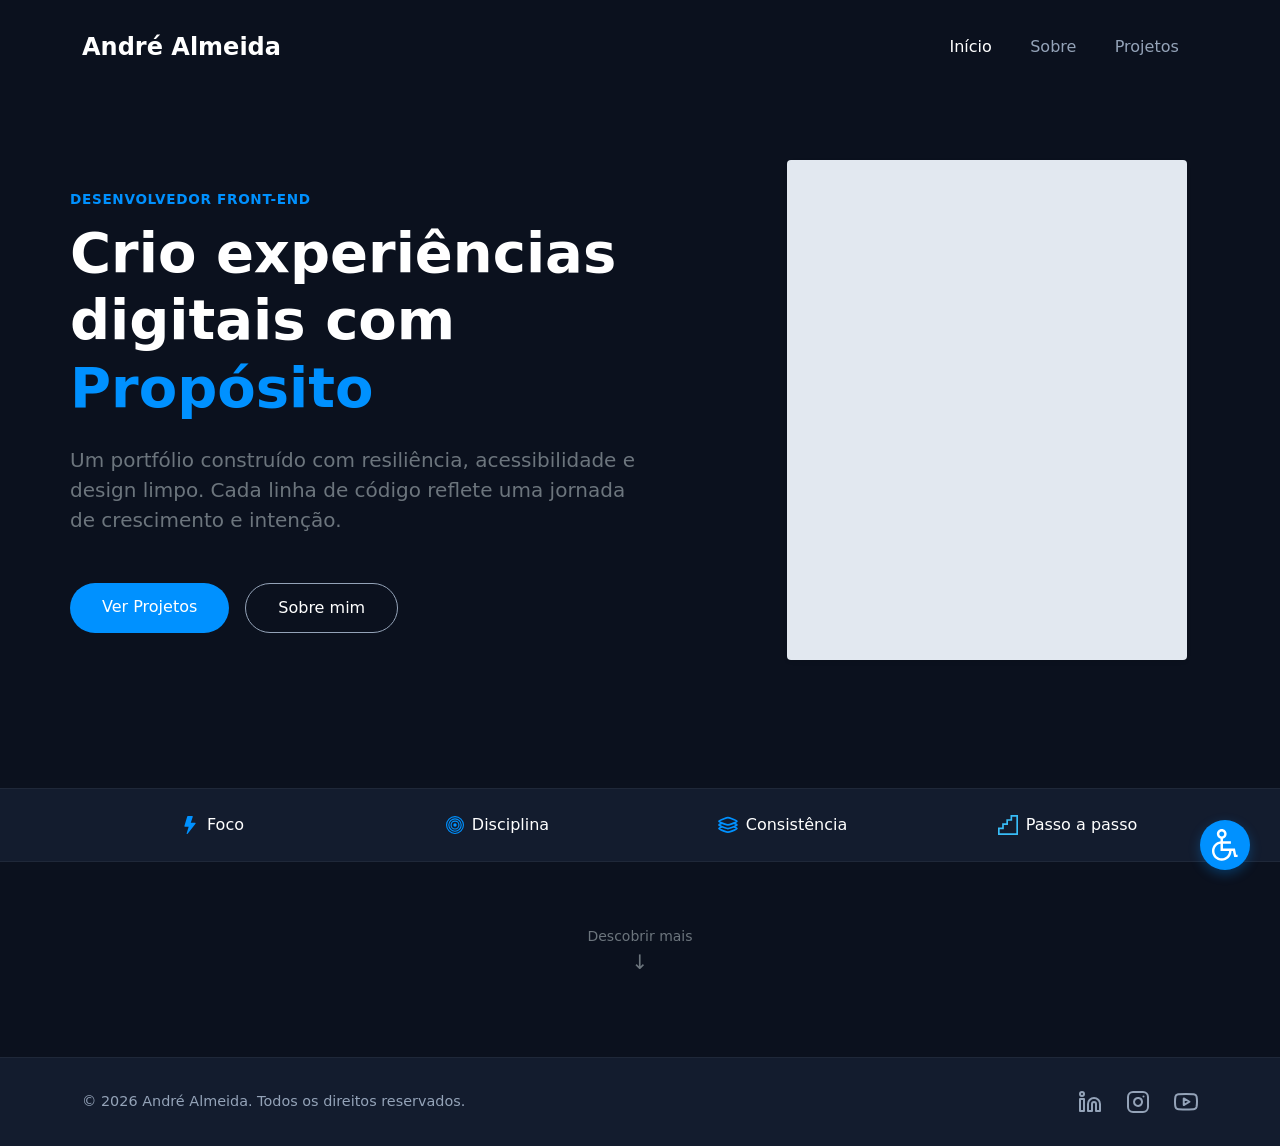
==== index.html @ 799956e7 "1 commit" ====
<!DOCTYPE html>
<html lang="pt-PT">
<head>
    <meta charset="UTF-8">
    <meta name="viewport" content="width=device-width, initial-scale=1.0">
    <title>André Almeida - Início</title>
    <link href="https://cdn.jsdelivr.net/npm/bootstrap@5.3.3/dist/css/bootstrap.min.css" rel="stylesheet">
    <link rel="stylesheet" href="style.css">
</head>
<body>

    <!-- Navbar -->
    <nav class="navbar navbar-expand-lg navbar-custom fixed-top">
        <div class="container">
            <a class="navbar-brand" href="index.html">André Almeida</a>
            <button class="navbar-toggler navbar-dark" type="button" data-bs-toggle="collapse" data-bs-target="#navbarNav">
                <span class="navbar-toggler-icon"></span>
            </button>
            <div class="collapse navbar-collapse justify-content-end" id="navbarNav">
                <ul class="navbar-nav">
                    <li class="nav-item"><a class="nav-link active" href="index.html">Início</a></li>
                    <li class="nav-item"><a class="nav-link " href="sobre.html">Sobre</a></li>
                    <li class="nav-item"><a class="nav-link " href="projetos.html">Projetos</a></li>
                </ul>
            </div>
        </div>
    </nav>


    <!-- Hero Section -->
    <section class="container hero-section">
        <div class="row align-items-center g-5">
            <div class="col-md-7">
                <span class="subtitle-tag">Desenvolvedor Front-End</span>
                <h1 class="hero-title mt-2 mb-4">Crio experiências digitais com <span class="text-accent">Propósito</span></h1>
                <p class="text-secondary fs-5 mb-5" style="max-width: 580px;">
                    Um portfólio construído com resiliência, acessibilidade e design limpo. Cada linha de código reflete uma jornada de crescimento e intenção.
                </p>
                <div class="d-flex gap-3">
                    <a href="projetos.html" class="btn btn-pill-filled text-decoration-none text-center">Ver Projetos</a>
                    <a href="sobre.html" class="btn btn-pill-outline text-decoration-none text-center">Sobre mim</a>
                </div>
            </div>
            <div class="col-md-5 text-center">
                <!-- Rectângulo branco para fotografia -->
                <div class="photo-placeholder shadow-sm"></div>
            </div>
        </div>
    </section>

    <!-- Highlights Bar -->
    <div class="highlight-bar mt-5">
        <div class="container">
            <div class="row text-center gy-3">
                <div class="col-6 col-md-3 highlight-item">
                    <svg class="text-accent" xmlns="http://www.w3.org/2000/svg" width="18" height="18" fill="currentColor" viewBox="0 0 16 16">
                        <path d="M5.52.359A.5.5 0 0 1 6 0h4a.5.5 0 0 1 .474.658L8.694 6H12.5a.5.5 0 0 1 .395.807l-7 9a.5.5 0 0 1-.873-.454L6.823 9.5H3.5a.5.5 0 0 1-.48-.641z"/>
                    </svg>
                    <span>Foco</span>
                </div>
                <div class="col-6 col-md-3 highlight-item">
                    <svg class="text-accent" xmlns="http://www.w3.org/2000/svg" width="18" height="18" fill="currentColor" viewBox="0 0 16 16">
                        <path d="M8 15A7 7 0 1 1 8 1a7 7 0 0 1 0 14m0 1A8 8 0 1 0 8 0a8 8 0 0 0 0 16"/>
                        <path d="M8 13A5 5 0 1 1 8 3a5 5 0 0 1 0 10m0 1a6 6 0 1 0 0-12 6 6 0 0 0 0 12"/>
                        <path d="M8 11a3 3 0 1 1 0-6 3 3 0 0 1 0 6m0 1a4 4 0 1 0 0-8 4 4 0 0 0 0 8"/>
                        <path d="M9.5 8a1.5 1.5 0 1 1-3 0 1.5 1.5 0 0 1 3 0"/>
                    </svg>
                    <span>Disciplina</span>
                </div>
                <div class="col-6 col-md-3 highlight-item">
                    <svg class="text-accent" width="20" height="20" viewBox="0 0 44 36" fill="none" xmlns="http://www.w3.org/2000/svg">
    <path d="M7.83266 13.2452C3.86088 11.6565 1.875 10.8621 1.875 9.875C1.875 8.8879 3.86088 8.09354 7.83266 6.50484L13.4496 4.25806C17.4214 2.66936 19.4072 1.875 21.875 1.875C24.3428 1.875 26.3286 2.66936 30.3004 4.25806L35.9174 6.50484C39.8892 8.09354 41.875 8.8879 41.875 9.875C41.875 10.8621 39.8892 11.6565 35.9174 13.2452L30.3004 15.492C26.3286 17.0806 24.3428 17.875 21.875 17.875C19.4072 17.875 17.4214 17.0806 13.4496 15.492L7.83266 13.2452Z" stroke="currentColor" stroke-width="3.75"/>
    <path d="M9.40726 13.875L7.83266 14.5048C3.86088 16.0936 1.875 16.888 1.875 17.875C1.875 18.862 3.86088 19.6564 7.83266 21.2452L13.4496 23.492C17.4214 25.0806 19.4072 25.875 21.875 25.875C24.3428 25.875 26.3286 25.0806 30.3004 23.492L35.9174 21.2452C39.8892 19.6564 41.875 18.862 41.875 17.875C41.875 16.888 39.8892 16.0936 35.9174 14.5048L34.3428 13.875" stroke="currentColor" stroke-width="3.75"/>
    <path d="M9.40726 21.875L7.83266 22.5048C3.86088 24.0936 1.875 24.888 1.875 25.875C1.875 26.862 3.86088 27.6564 7.83266 29.2452L13.4496 31.492C17.4214 33.0806 19.4072 33.875 21.875 33.875C24.3428 33.875 26.3286 33.0806 30.3004 31.492L35.9174 29.2452C39.8892 27.6564 41.875 26.862 41.875 25.875C41.875 24.888 39.8892 24.0936 35.9174 22.5048L34.3428 21.875" stroke="currentColor" stroke-width="3.75"/>
</svg>
                    <span>Consistência</span>
                </div>
                <div class="col-6 col-md-3 highlight-item">
                    <svg class="text-accent" xmlns="http://www.w3.org/2000/svg" width="20" height="20" viewBox="0 0 33 33" fill="none">

<path d="M33 33H0V20.625H6.875V13.75H13.75V6.875H20.625V0H33V33ZM2.75 30.25H30.25V2.75H23.375V9.625H16.5V16.5H9.625V23.375H2.75V30.25Z" fill="#38BDF8"/>

</svg>
                    <span>Passo a passo</span>
                </div>
            </div>
        </div>
    </div>

    <!-- Discover More Anchor -->
    <div class="text-center my-5 pt-3">
        <a href="sobre.html" class="text-decoration-none text-secondary small d-block">
            Descobrir mais <br>
            <span class="fs-5">↓</span>
        </a>
    </div>


    <!-- Floating Accessibility Widget -->
    <div class="accessibility-widget" title="Acessibilidade">
    <svg width="26" height="32" viewBox="0 0 40 49" fill="none" xmlns="http://www.w3.org/2000/svg">
        <path fill-rule="evenodd" clip-rule="evenodd" d="M18.75 7.5C18.75 9.57108 17.071 11.25 15 11.25C12.9289 11.25 11.25 9.57108 11.25 7.5C11.25 5.42893 12.9289 3.75 15 3.75C17.071 3.75 18.75 5.42893 18.75 7.5ZM22.5 7.5C22.5 10.9947 20.1098 13.9311 16.875 14.7637V18.75H29.0625V22.5H16.875V30H35.2873L37.1623 39.375H39.375V43.125H34.0877L32.2127 33.75H30C30 42.0342 23.2843 48.75 15 48.75C6.71572 48.75 0 42.0342 0 33.75C0 26.1007 5.72568 19.7887 13.125 18.8661V14.7637C9.8902 13.9311 7.5 10.9947 7.5 7.5C7.5 3.35788 10.8579 0 15 0C19.1423 0 22.5 3.35788 22.5 7.5ZM13.125 33.75H26.25C26.25 39.9632 21.2132 45 15 45C8.7868 45 3.75 39.9632 3.75 33.75C3.75 28.1758 7.80428 23.5482 13.125 22.6555V33.75Z" fill="currentColor"/>
    </svg>
</div>

    <div class="accessibility-modal" id="accessibilityModal">
    <div class="accessibility-modal-content">
        <div class="d-flex justify-content-between align-items-center mb-4">
            <h3 class="m-0 h4 text-white">Acessibilidade</h3>
            <button class="close-modal-btn" id="closeAccessibility" aria-label="Fechar painel">&times;</button>
        </div>
        
        <div class="mb-4">
            <label class="d-block mb-2 ">Tamanho da fonte: <span id="fontSizeDisplay" class="text-white fw-bold">100%</span></label>
            <div class="d-flex align-items-center gap-3">
                <button class="btn-zoom" id="decreaseFont" aria-label="Diminuir fonte">&minus;</button>
                <input type="range" class="font-slider" id="fontSlider" min="75" max="150" step="5" value="100">
                <button class="btn-zoom" id="increaseFont" aria-label="Aumentar fonte">&plus;</button>
            </div>
        </div>
        
        <button class="btn-reset-accessibility w-100" id="resetAccessibility">Repor Predefinição</button>
    </div>
</div>

    <footer class="custom-footer">
    <div class="container d-flex flex-column flex-md-row justify-content-between align-items-center gap-3">
        <p class="m-0 text-muted-footer">&copy; 2026 André Almeida. Todos os direitos reservados.</p>
        
        <div class="d-flex gap-4 footer-social-links">
            <a href="https://www.linkedin.com/in/andré-almeida-8872b8412/" target="_blank" rel="noopener noreferrer" aria-label="LinkedIn">
                <svg xmlns="http://www.w3.org/2000/svg" width="24" height="24" viewBox="0 0 24 24" fill="none" stroke="currentColor" stroke-width="2" stroke-linecap="round" stroke-linejoin="round"><path d="M16 8a6 6 0 0 1 6 6v7h-4v-7a2 2 0 0 0-2-2 2 2 0 0 0-2 2v7h-4v-7a6 6 0 0 1 6-6z"></path><rect x="2" y="9" width="4" height="12"></rect><circle cx="4" cy="4" r="2"></circle></svg>
            </a>

            <a href="https://www.instagram.com/_andre_almeida_17/" target="_blank" rel="noopener noreferrer" aria-label="Instagram">
                <svg xmlns="http://www.w3.org/2000/svg" width="24" height="24" viewBox="0 0 24 24" fill="none" stroke="currentColor" stroke-width="2" stroke-linecap="round" stroke-linejoin="round"><rect x="2" y="2" width="20" height="20" rx="5" ry="5"></rect><path d="M16 11.37A4 4 0 1 1 12.63 8 4 4 0 0 1 16 11.37z"></path><line x1="17.5" y1="6.5" x2="17.51" y2="6.5"></line></svg>
            </a>

            <a href="https://www.youtube.com/@UAprojetos-pk5ny" target="_blank" rel="noopener noreferrer" aria-label="YouTube">
                <svg xmlns="http://www.w3.org/2000/svg" width="24" height="24" viewBox="0 0 24 24" fill="none" stroke="currentColor" stroke-width="2" stroke-linecap="round" stroke-linejoin="round"><path d="M22.54 6.42a2.78 2.78 0 0 0-1.94-2C18.88 4 12 4 12 4s-6.88 0-8.6.46a2.78 2.78 0 0 0-1.94 2A29 29 0 0 0 1 11.75a29 29 0 0 0 .46 5.33A2.78 2.78 0 0 0 3.4 19c1.72.46 8.6.46 8.6.46s6.88 0 8.6-.46a2.78 2.78 0 0 0 1.94-2 29 29 0 0 0 .46-5.25 29 29 0 0 0-.46-5.33z"></path><polygon points="9.75 15.02 15.5 11.75 9.75 8.48 9.75 15.02"></polygon></svg>
            </a>
        </div>
    </div>
</footer>

    <script src="https://cdn.jsdelivr.net/npm/bootstrap@5.3.3/dist/js/bootstrap.bundle.min.js"></script>
    <script src="accessibility.js"></script>
</body>
</html>
---- style.css ----
:root {
    --bg-primary: #0b111e;
    --bg-secondary: #131c2e;
    --accent-blue: #0091ff;
    --text-main: #ffffff;
    --text-muted: #94a3b8;
    --card-bg: #162238;
}

body {
    background-color: var(--bg-primary);
    color: var(--text-main);
    font-family: 'Inter', system-ui, -apple-system, sans-serif;
    overflow-x: hidden;
    min-height: 100vh;
    /* Ajustado para 80px para dar o respiro correto com a navbar fixa */
    padding-top: 80px; 
}

/* Custom Navbar */
.navbar-custom {
    background-color: var(--bg-primary);
    padding: 1.5rem 0;
}
.navbar-custom .navbar-brand {
    color: var(--text-main);
    font-weight: 700;
    font-size: 1.5rem;
}
.navbar-custom .nav-link {
    color: var(--text-muted);
    font-weight: 500;
    padding: 0.5rem 1.2rem !important;
    transition: color 0.3s ease;
}
.navbar-custom .nav-link:hover, 
.navbar-custom .nav-link.active {
    color: var(--text-main);
}

/* Floating Accessibility Widget */
.accessibility-widget {
    position: fixed;
    bottom: 30px;
    right: 30px;
    z-index: 9999;
    background-color: var(--accent-blue);
    width: 50px;
    height: 50px;
    border-radius: 50%;
    display: flex;
    align-items: center;
    justify-content: center;
    color: white;
    box-shadow: 0 4px 12px rgba(0, 145, 255, 0.3);
    cursor: pointer;
    transition: transform 0.2s ease;
}
.accessibility-widget:hover {
    transform: scale(1.05);
}

/* Utility Layouts */
.text-accent {
    color: var(--accent-blue) !important;
}
.subtitle-tag {
    font-size: 0.85rem;
    font-weight: 700;
    letter-spacing: 0.05em;
    color: var(--accent-blue);
    text-transform: uppercase;
}

/* Home Page specific styles */
.hero-section {
    padding: 5rem 0;
}
.hero-title {
    font-size: 3.5rem;
    font-weight: 800;
    line-height: 1.2;
}
.photo-placeholder {
    background-color: #e2e8f0;
    aspect-ratio: 4 / 5;
    border-radius: 4px;
    width: 100%;
    max-width: 400px;
    margin: 0 auto;
}
.btn-pill-filled {
    background-color: var(--accent-blue);
    color: white;
    border-radius: 50px;
    padding: 0.75rem 2rem;
    font-weight: 500;
    border: none;
    transition: background-color 0.3s ease;
}
.btn-pill-filled:hover {
    background-color: #0077dd;
    color: white;
}
.btn-pill-outline {
    background-color: transparent;
    color: var(--text-main);
    border: 1px solid var(--text-muted);
    border-radius: 50px;
    padding: 0.75rem 2rem;
    font-weight: 500;
    transition: all 0.3s ease;
}
.btn-pill-outline:hover {
    border-color: var(--text-main);
    color: var(--text-main);
}
.highlight-bar {
    background-color: var(--bg-secondary);
    padding: 1.5rem 0;
    border-top: 1px solid rgba(255,255,255,0.05);
    border-bottom: 1px solid rgba(255,255,255,0.05);
}
.highlight-item {
    display: flex;
    align-items: center;
    justify-content: center;
    gap: 0.5rem;
    font-weight: 500;
}

/* Motivation, Process & Competências Cards */
.custom-card {
    background-color: var(--card-bg);
    border: 1px solid rgba(255,255,255,0.05);
    border-radius: 8px;
    padding: 2rem;
    height: 100%;
}
.custom-card h4 {
    font-size: 1.2rem;
    font-weight: 700;
    margin-bottom: 1rem;
}

/* --- Estilização dos Cards de Projetos --- */
.project-card {
    /* Cor padrão azul caso algum card não tenha cor definida no HTML */
    --project-color: var(--accent-blue); 
    
    background-color: var(--card-bg);
    border: 1px solid rgba(255, 255, 255, 0.08);
    border-radius: 12px;
    overflow: hidden;
    height: 100%;
    transition: border-color 0.3s ease, box-shadow 0.3s ease;
}

/* Quando passas o rato no card, a borda ganha a cor personalizada do projeto */
.project-card:hover {
    border-color: var(--project-color);
    box-shadow: 0 8px 24px rgba(0, 0, 0, 0.3);
}

.project-image-container {
    background-color: rgba(255, 255, 255, 0.02);
    padding: 2rem;
    display: flex;
    align-items: center;
    justify-content: center;
    height: 240px; 
    overflow: hidden;
    border-bottom: 1px solid rgba(255, 255, 255, 0.05);
}

.project-img {
    max-height: 100%;
    max-width: 100%;
    object-fit: contain;
    transition: transform 0.4s ease;
}

.project-card:hover .project-img {
    transform: scale(1.06);
}

.project-body {
    padding: 1.5rem;
}

/* Os retângulos das tecnologias */
.project-tag {
    display: inline-block;
    background-color: rgba(255, 255, 255, 0.05);
    color: var(--text-muted);
    font-size: 0.78rem;
    font-weight: 600;
    padding: 4px 12px;
    border-radius: 6px;
    border: 1px solid rgba(255, 255, 255, 0.08);
    transition: all 0.2s ease;
}

/* No hover, as tags de tecnologia também acendem com a cor do projeto */
.project-card:hover .project-tag {
    border-color: var(--project-color);
    color: #ffffff;
    background-color: rgba(255, 255, 255, 0.08);
}

/* --- Painel / Modal de Acessibilidade --- */
.accessibility-modal {
    position: fixed;
    bottom: 95px;
    right: 30px;
    width: 320px;
    background-color: var(--bg-secondary);
    border: 1px solid rgba(255, 255, 255, 0.1);
    border-radius: 12px;
    box-shadow: 0 10px 25px rgba(0, 0, 0, 0.5);
    z-index: 10000;
    display: none;
    opacity: 0;
    transform: translateY(10px);
    transition: opacity 0.3s ease, transform 0.3s ease;
}
.accessibility-modal.show {
    display: block;
    opacity: 1;
    transform: translateY(0);
}
.accessibility-modal-content {
    padding: 1.5rem;
}
.close-modal-btn {
    background: none;
    border: none;
    color: var(--text-main);
    font-size: 1.5rem;
    cursor: pointer;
    line-height: 1;
    padding: 0;
}
.close-modal-btn:hover {
    color: var(--accent-blue);
}

/* Controlos do Slider e Botões - e + */
.btn-zoom {
    background-color: rgba(255, 255, 255, 0.05);
    border: 1px solid rgba(255, 255, 255, 0.1);
    color: var(--text-main);
    width: 36px;
    height: 36px;
    border-radius: 6px;
    font-size: 1.2rem;
    display: flex;
    align-items: center;
    justify-content: center;
    cursor: pointer;
    transition: all 0.2s ease;
}
.btn-zoom:hover {
    background-color: rgba(255, 255, 255, 0.1);
    border-color: var(--accent-blue);
}
.font-slider {
    flex-grow: 1;
    -webkit-appearance: none;
    appearance: none;
    height: 6px;
    border-radius: 3px;
    background: rgba(255, 255, 255, 0.1);
    outline: none;
}
.font-slider::-webkit-slider-thumb {
    -webkit-appearance: none;
    appearance: none;
    width: 16px;
    height: 16px;
    border-radius: 50%;
    background: var(--accent-blue);
    cursor: pointer;
}
.font-slider::-moz-range-thumb {
    width: 16px;
    height: 16px;
    border-radius: 50%;
    background: var(--accent-blue);
    cursor: pointer;
    border: none;
}

/* Botão Repor Predefinição */
.btn-reset-accessibility {
    background: transparent;
    border: 1px solid var(--text-muted);
    color: var(--text-main);
    padding: 0.6rem;
    border-radius: 6px;
    font-weight: 500;
    cursor: pointer;
    margin-top: 0.5rem;
    transition: all 0.2s ease;
}
.btn-reset-accessibility:hover {
    border-color: var(--text-main);
    background-color: rgba(255, 255, 255, 0.02);
}

/* --- Efeito de Foto "Hover" (Sobre) --- */
.photo-hover-container {
    position: relative;
    width: 100%;
    max-width: 400px;
    margin: 0 auto;
    aspect-ratio: 4 / 5;
    border-radius: 8px;
    overflow: hidden;
    cursor: pointer;
}

.photo-hover-container img {
    position: absolute;
    top: 0;
    left: 0;
    width: 100%;
    height: 100%;
    object-fit: cover;
    transition: opacity 0.6s ease;
}

.photo-main {
    z-index: 2;
    opacity: 1;
}

.photo-over {
    z-index: 1;
    opacity: 0;
}

.photo-icon {
    position: absolute;
    bottom: 15px;
    right: 15px;
    z-index: 3;
    opacity: 1;
    transition: opacity 0.6s ease;
    background: var(--bg-secondary);
    width: 56px;
    height: 56px;
    border-radius: 50%;
    display: flex;
    align-items: center;
    justify-content: center;
    border: 2px solid var(--accent-blue);
    box-shadow: 0 4px 12px rgba(0, 0, 0, 0.4);
}

.photo-icon svg {
    width: 28px !important;
    height: 28px !important;
    stroke: var(--accent-blue) !important;
    fill: none;
}

.photo-hover-container:hover .photo-main,
.photo-hover-container:hover .photo-icon {
    opacity: 0;
}

.photo-hover-container:hover .photo-over {
    opacity: 1;
}

/* --- Novo Estilo do Footer --- */
.custom-footer {
    background-color: var(--bg-secondary);
    padding: 2rem 0;
    border-top: 1px solid rgba(255, 255, 255, 0.05);
    margin-top: 5rem;
}

.text-muted-footer {
    color: var(--text-muted);
    font-size: 0.9rem;
}

.footer-social-links a {
    color: var(--text-muted);
    transition: color 0.3s ease, transform 0.2s ease;
    display: inline-block;
}

.footer-social-links a:hover {
    color: var(--accent-blue);
    transform: translateY(-3px);
}

.footer-social-links svg {
    display: block;
}
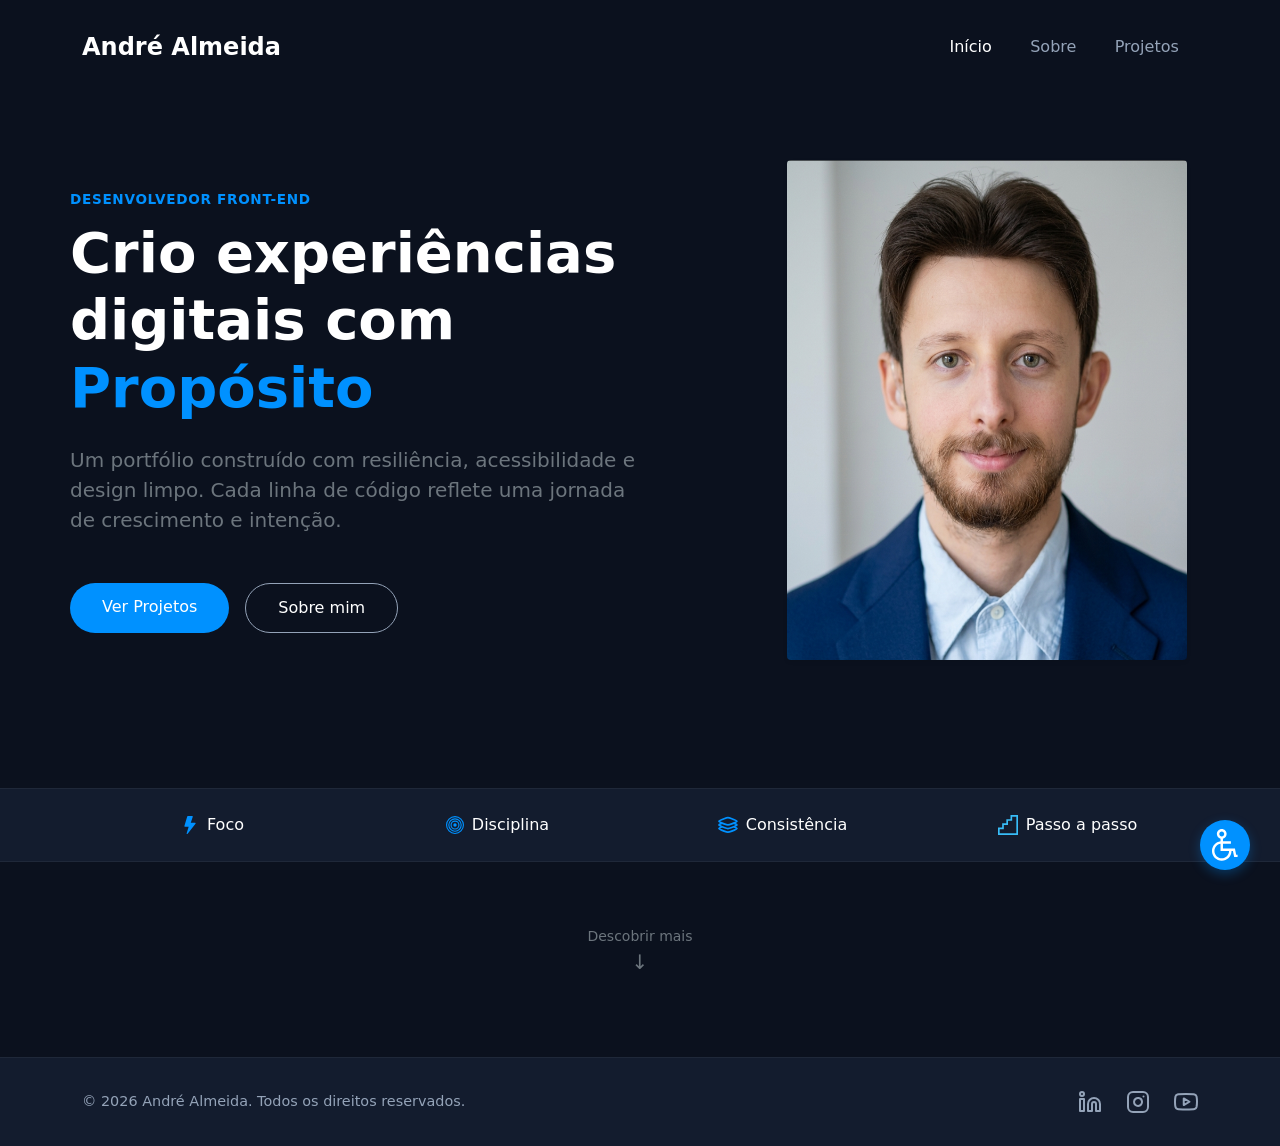
==== commit e26366cf: "foto profissional foto profissional" ====
--- a/index.html
+++ b/index.html
@@ -42,8 +42,7 @@
                 </div>
             </div>
             <div class="col-md-5 text-center">
-                <!-- Rectângulo branco para fotografia -->
-                <div class="photo-placeholder shadow-sm"></div>
+                <img src="imgs/andre-profissional.jpg" alt="André Almeida - Desenvolvedor Front-End Profissional" class="photo-placeholder shadow-sm">
             </div>
         </div>
     </section>
@@ -87,7 +86,7 @@
         </div>
     </div>
 
-    <!-- Discover More Anchor -->
+    <!-- Descobrir mais -->
     <div class="text-center my-5 pt-3">
         <a href="sobre.html" class="text-decoration-none text-secondary small d-block">
             Descobrir mais <br>
--- a/style.css
+++ b/style.css
@@ -13,7 +13,6 @@
     font-family: 'Inter', system-ui, -apple-system, sans-serif;
     overflow-x: hidden;
     min-height: 100vh;
-    /* Ajustado para 80px para dar o respiro correto com a navbar fixa */
     padding-top: 80px; 
 }
 
@@ -60,7 +59,7 @@
     transform: scale(1.05);
 }
 
-/* Utility Layouts */
+
 .text-accent {
     color: var(--accent-blue) !important;
 }
@@ -72,7 +71,7 @@
     text-transform: uppercase;
 }
 
-/* Home Page specific styles */
+/* Home Page styles */
 .hero-section {
     padding: 5rem 0;
 }
@@ -143,11 +142,9 @@
     margin-bottom: 1rem;
 }
 
-/* --- Estilização dos Cards de Projetos --- */
+/* Estilização dos Cards de Projetos */
 .project-card {
-    /* Cor padrão azul caso algum card não tenha cor definida no HTML */
     --project-color: var(--accent-blue); 
-    
     background-color: var(--card-bg);
     border: 1px solid rgba(255, 255, 255, 0.08);
     border-radius: 12px;
@@ -156,7 +153,6 @@
     transition: border-color 0.3s ease, box-shadow 0.3s ease;
 }
 
-/* Quando passas o rato no card, a borda ganha a cor personalizada do projeto */
 .project-card:hover {
     border-color: var(--project-color);
     box-shadow: 0 8px 24px rgba(0, 0, 0, 0.3);
@@ -201,7 +197,6 @@
     transition: all 0.2s ease;
 }
 
-/* No hover, as tags de tecnologia também acendem com a cor do projeto */
 .project-card:hover .project-tag {
     border-color: var(--project-color);
     color: #ffffff;
@@ -308,7 +303,7 @@
     background-color: rgba(255, 255, 255, 0.02);
 }
 
-/* --- Efeito de Foto "Hover" (Sobre) --- */
+/* Efeito de Foto "Hover" (Sobre) */
 .photo-hover-container {
     position: relative;
     width: 100%;
@@ -374,7 +369,7 @@
     opacity: 1;
 }
 
-/* --- Novo Estilo do Footer --- */
+/* Estilo do Footer */
 .custom-footer {
     background-color: var(--bg-secondary);
     padding: 2rem 0;
@@ -400,4 +395,112 @@
 
 .footer-social-links svg {
     display: block;
+}
+
+/* Definições dos Keyframes */
+
+
+@keyframes fadeInUp {
+from {
+opacity: 0;
+transform: translateY(24px);
+}
+to {
+opacity: 1;
+transform: translateY(0);
+}
+}
+
+@keyframes fadeIn {
+from { opacity: 0; }
+to { opacity: 1; }
+}
+
+.hero-section,
+section.container,
+.timeline-container,
+.highlight-bar {
+animation: fadeInUp 0.8s cubic-bezier(0.16, 1, 0.3, 1) both;
+}
+
+
+.hero-section .text-secondary,
+section.container .text-secondary,
+.highlight-bar {
+animation-delay: 0.15s;
+}
+
+.hero-section .d-flex,
+.row.g-4,
+.timeline-item {
+animation: fadeInUp 0.9s cubic-bezier(0.16, 1, 0.3, 1) both;
+animation-delay: 0.25s;
+}
+
+
+.navbar-custom {
+animation: fadeIn 0.5s ease both;
+}
+
+
+.btn-pill-filled,
+.btn-pill-outline {
+transition: transform 0.25s cubic-bezier(0.2, 0.8, 0.2, 1), background-color 0.25s ease, border-color 0.25s ease, box-shadow 0.25s ease !important;
+}
+
+.btn-pill-filled:hover {
+transform: translateY(-2px) scale(1.03);
+box-shadow: 0 6px 20px rgba(0, 145, 255, 0.25);
+}
+
+.btn-pill-outline:hover {
+transform: translateY(-2px) scale(1.03);
+box-shadow: 0 6px 20px rgba(255, 255, 255, 0.05);
+}
+
+
+.btn-pill-filled:active,
+.btn-pill-outline:active {
+transform: translateY(0) scale(0.98);
+}
+
+/* Cards de Competências / Motivação ("O que me motiva") */
+.custom-card {
+transition: transform 0.3s cubic-bezier(0.2, 0.8, 0.2, 1), border-color 0.3s ease, box-shadow 0.3s ease !important;
+}
+
+.custom-card:hover {
+transform: translateY(-4px);
+border-color: rgba(255, 255, 255, 0.12);
+box-shadow: 0 12px 30px rgba(0, 0, 0, 0.4);
+}
+
+/* Links das Redes Sociais no Footer */
+.footer-social-links a {
+transition: color 0.25s ease, transform 0.25s cubic-bezier(0.2, 0.8, 0.2, 1) !important;
+}
+
+.footer-social-links a:hover {
+transform: translateY(-3px) scale(1.1);
+}
+
+/* Elemento de "Descobrir Mais" (Seta na Home) */
+.text-center.my-5.pt-3 a {
+transition: transform 0.3s ease;
+}
+.text-center.my-5.pt-3 a:hover {
+transform: translateY(3px);
+}
+
+/* (Acessibilidade) */
+@media (prefers-reduced-motion: reduce) {
+*, ::before, ::after {
+animation-delay: -1ms !important;
+animation-duration: 1ms !important;
+animation-iteration-count: 1 !important;
+background-attachment: scroll !important;
+scroll-behavior: auto !important;
+transition-duration: 0s !important;
+transition-delay: 0s !important;
+}
 }
